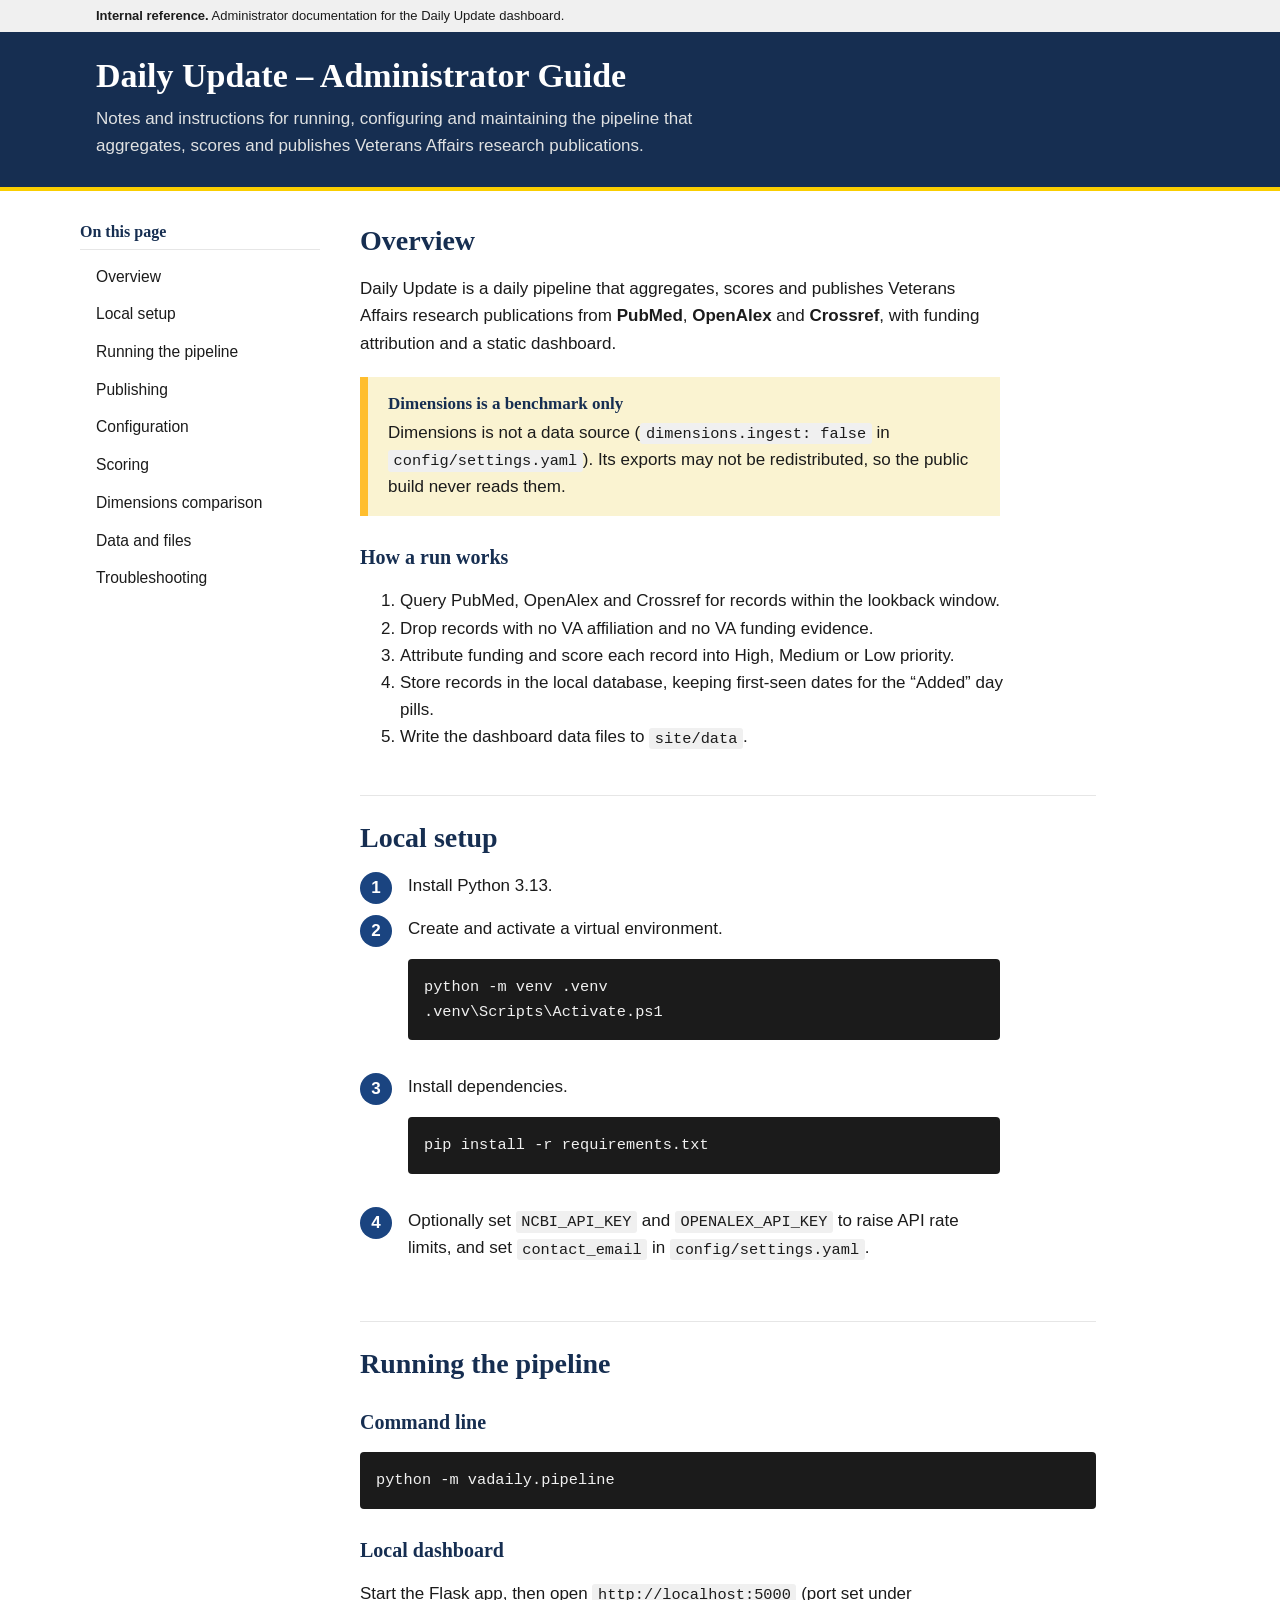
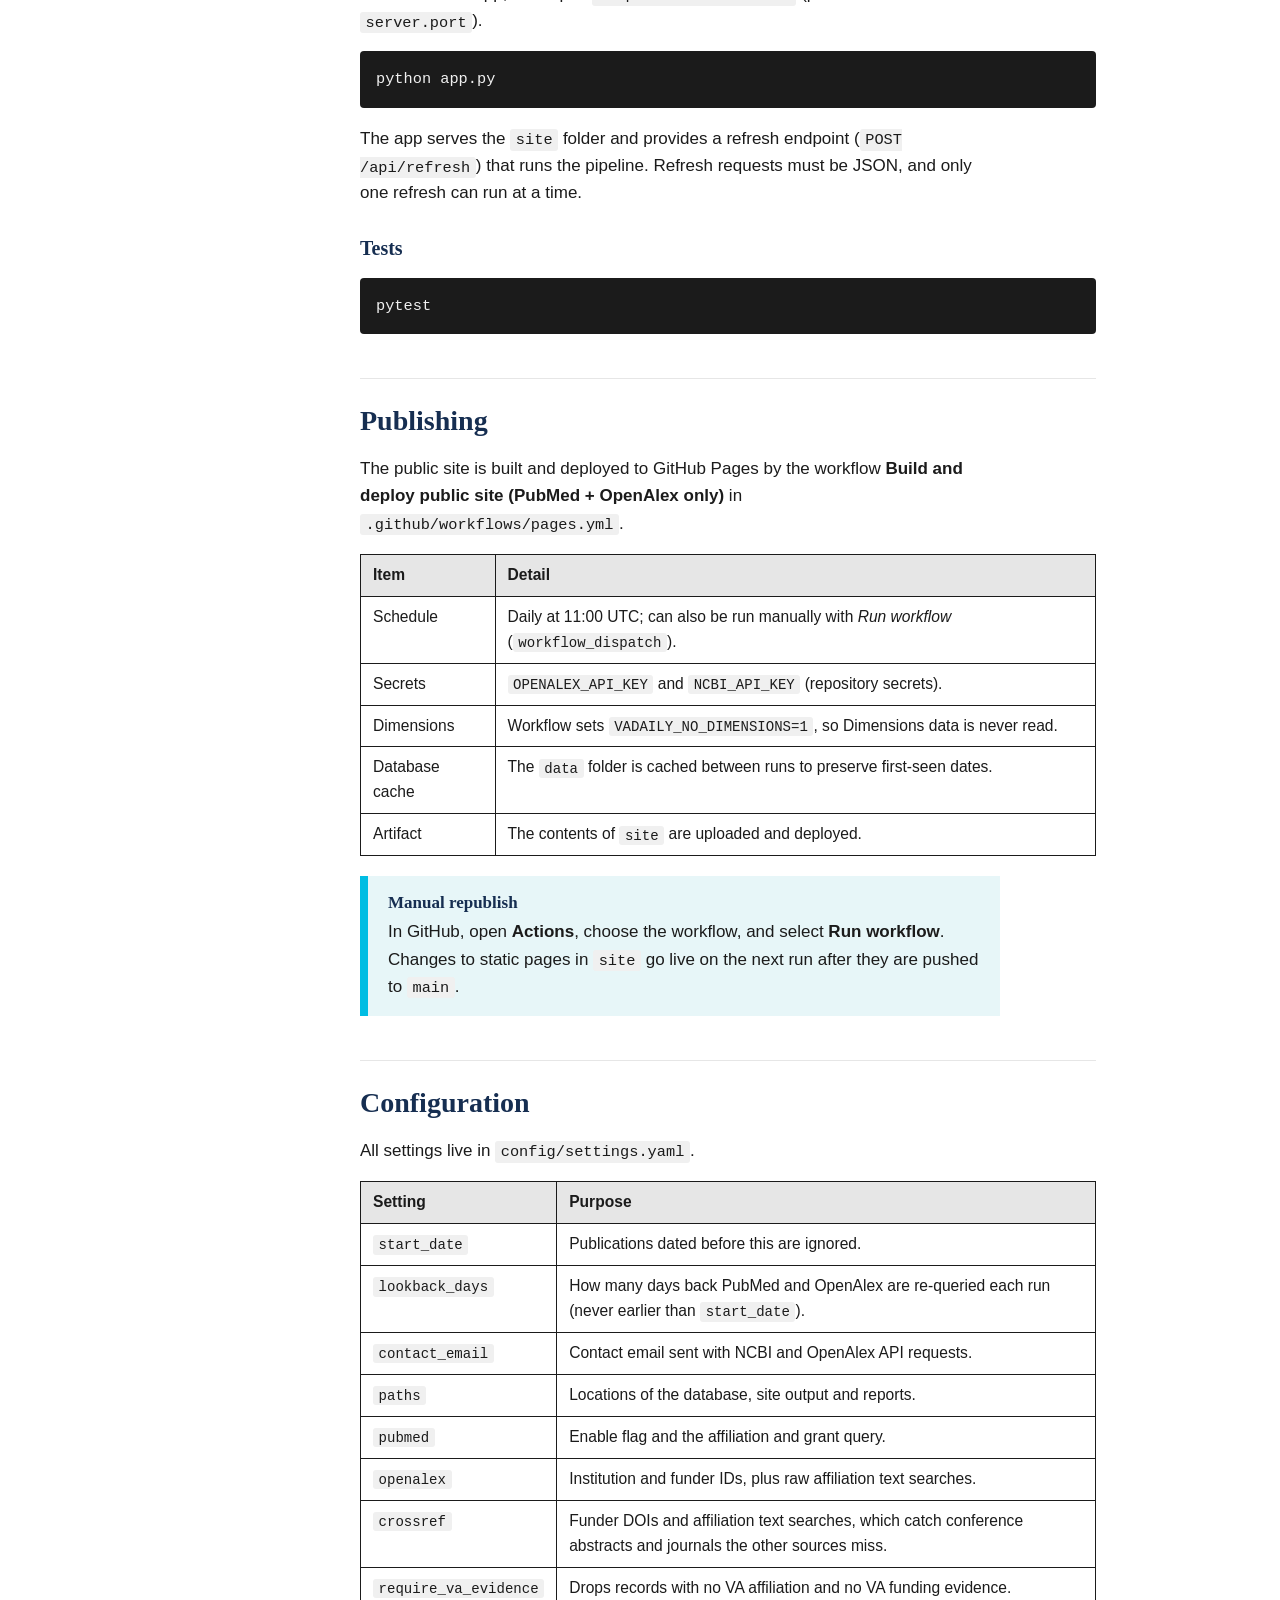
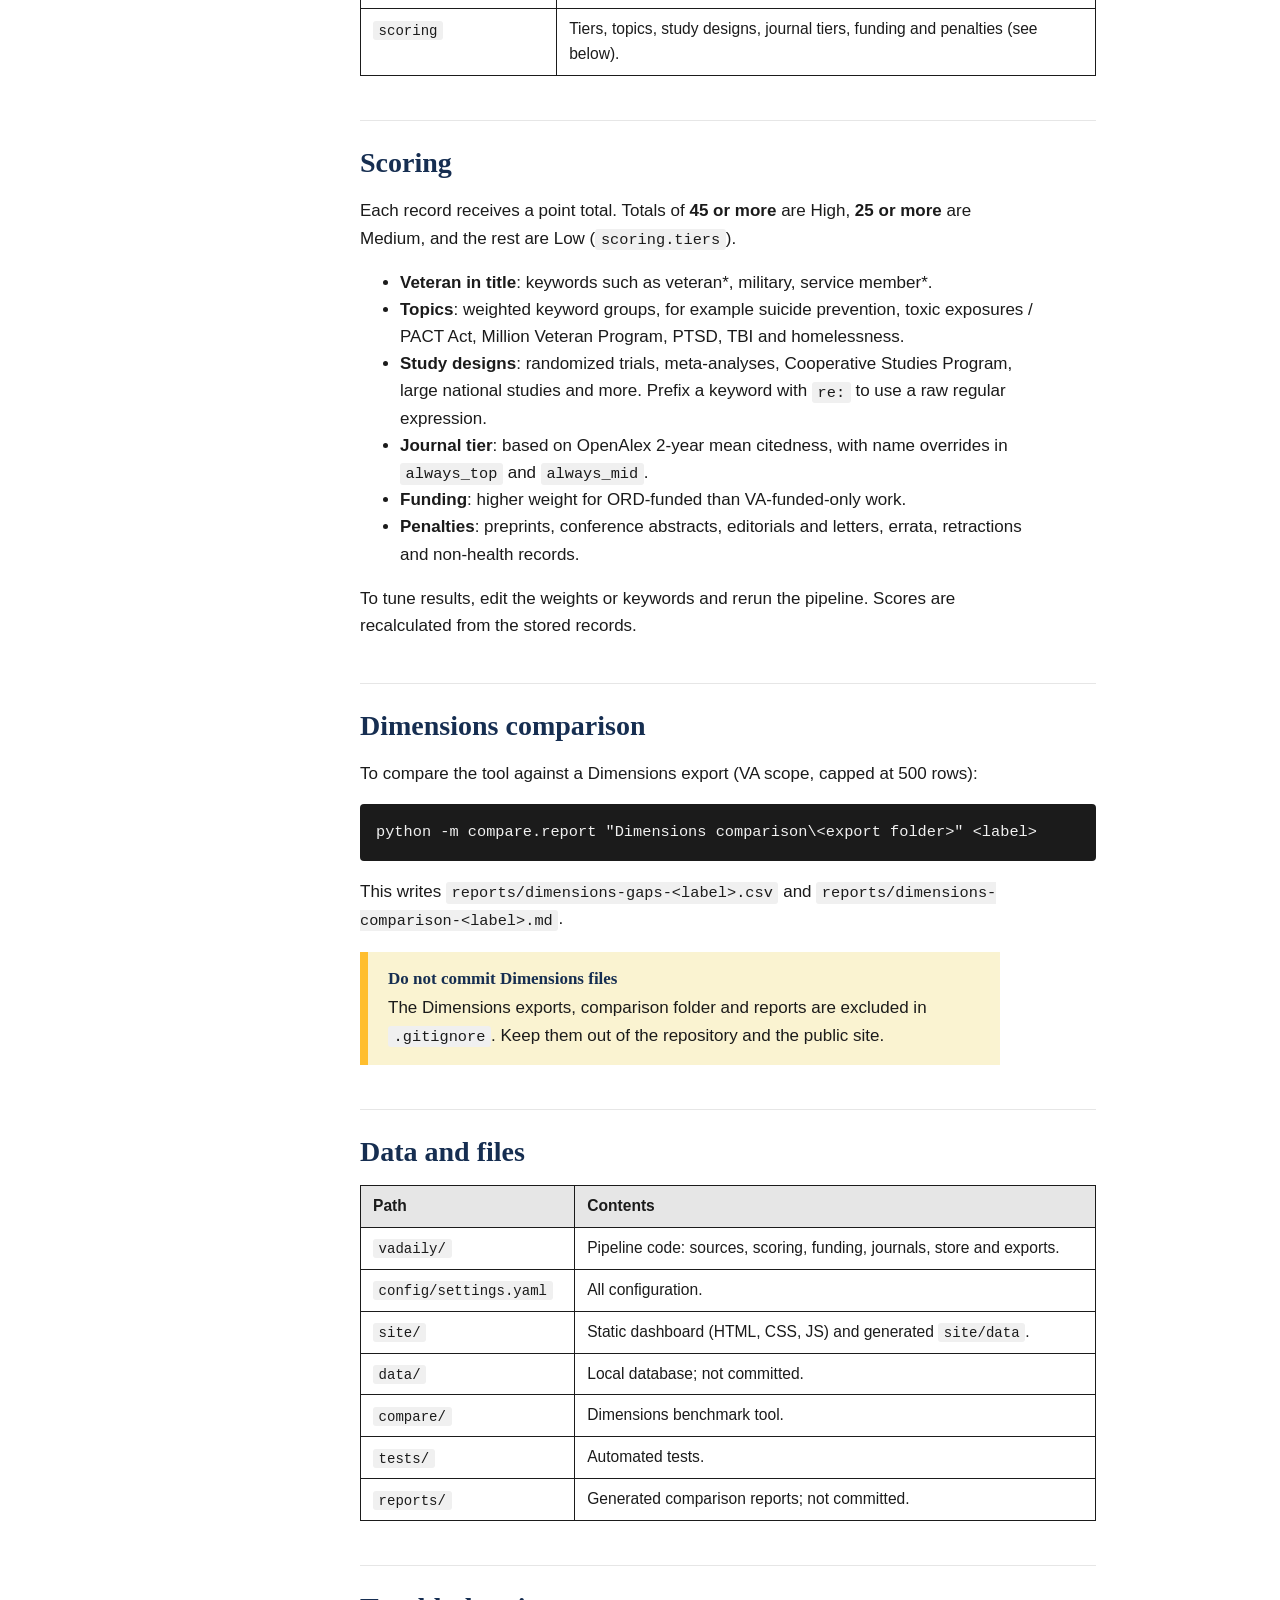
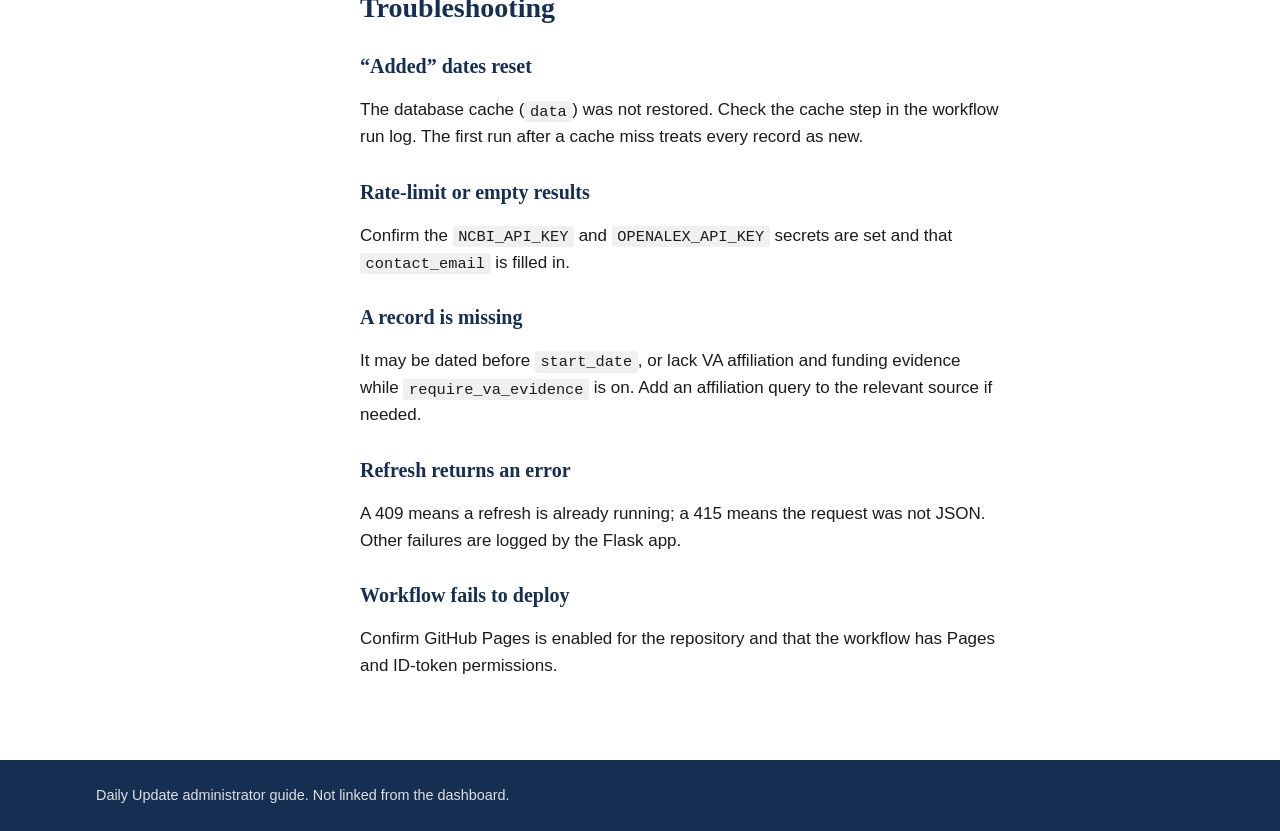
==== site/admin.html @ 8ea5342e "Add static admin guide page Co-authored-by: Copilot <223556219+Copilot@users.noreply.github.com>" ====
<!doctype html>
<html lang="en">
<head>
<meta charset="utf-8">
<meta name="viewport" content="width=device-width, initial-scale=1">
<meta name="robots" content="noindex, nofollow">
<title>Daily Update – Administrator Guide</title>
<style>
:root {
  --va-dark: #162e51;
  --va-blue: #005ea2;
  --va-blue-dark: #1a4480;
  --va-gold: #face00;
  --va-gray-5: #f0f0f0;
  --va-gray-10: #e6e6e6;
  --va-gray-30: #adadad;
  --va-gray-60: #565c65;
  --va-ink: #1b1b1b;
  --va-info: #e7f6f8;
  --va-info-bar: #00bde3;
  --va-warn: #faf3d1;
  --va-warn-bar: #ffbe2e;
}
* { box-sizing: border-box; }
html { scroll-behavior: smooth; scroll-padding-top: 1rem; }
body { margin: 0; font: 400 1.0625rem/1.6 "Source Sans Pro", "Source Sans 3", "Helvetica Neue", Helvetica, Arial, sans-serif; color: var(--va-ink); background: #fff; }
.banner { background: var(--va-gray-5); font-size: .8125rem; padding: .35rem 1rem; color: var(--va-ink); }
.banner b { font-weight: 700; }
header.site { background: var(--va-dark); color: #fff; padding: 1.5rem 1rem 1.75rem; border-bottom: 4px solid var(--va-gold); }
.wrap { max-width: 70rem; margin: 0 auto; padding: 0 1rem; }
header.site h1 { font: 700 2.125rem/1.2 Bitter, Georgia, "Times New Roman", serif; margin: 0 0 .5rem; }
header.site p { margin: 0; max-width: 42rem; color: #dfe1e2; }
.layout { display: grid; grid-template-columns: 15rem 1fr; gap: 2.5rem; padding: 2rem 0 4rem; }
nav.side { position: sticky; top: 1rem; align-self: start; font-size: .975rem; }
nav.side h2 { font: 700 1rem Bitter, Georgia, serif; margin: 0 0 .5rem; padding-bottom: .5rem; border-bottom: 1px solid var(--va-gray-10); }
nav.side ul { list-style: none; margin: 0; padding: 0; }
nav.side a { display: block; padding: .4rem .75rem; color: var(--va-ink); text-decoration: none; border-left: 4px solid transparent; }
nav.side a:hover { background: var(--va-gray-5); border-left-color: var(--va-blue); color: var(--va-blue); }
main { min-width: 0; max-width: 46rem; }
h2 { font: 700 1.75rem/1.25 Bitter, Georgia, serif; color: var(--va-dark); margin: 2.75rem 0 .75rem; padding-top: 1.5rem; border-top: 1px solid var(--va-gray-10); }
h2:first-child { margin-top: 0; border-top: 0; padding-top: 0; }
h3 { font: 700 1.25rem/1.3 Bitter, Georgia, serif; color: var(--va-dark); margin: 1.75rem 0 .5rem; }
p, li { max-width: 40rem; }
a { color: var(--va-blue); }
a:visited { color: #4c2c92; }
a:focus-visible, button:focus-visible { outline: 3px solid #2491ff; outline-offset: 2px; }
code { font: .9em Consolas, "Courier New", monospace; background: var(--va-gray-5); padding: .1rem .35rem; border-radius: 3px; }
pre { background: #1b1b1b; color: #f0f0f0; padding: 1rem; border-radius: 4px; overflow-x: auto; line-height: 1.45; }
pre code { background: none; padding: 0; color: inherit; }
.alert { padding: 1rem 1.25rem; margin: 1.25rem 0; border-left: 8px solid var(--va-info-bar); background: var(--va-info); max-width: 40rem; }
.alert.warn { border-left-color: var(--va-warn-bar); background: var(--va-warn); }
.alert h3 { margin: 0 0 .25rem; font-size: 1.0625rem; }
.alert p { margin: 0; }
table { border-collapse: collapse; width: 100%; margin: 1rem 0; font-size: .975rem; }
th, td { border: 1px solid var(--va-ink); padding: .5rem .75rem; text-align: left; vertical-align: top; }
th { background: var(--va-gray-10); }
.steps { counter-reset: s; list-style: none; padding: 0; }
.steps > li { counter-increment: s; position: relative; padding: 0 0 1rem 3rem; }
.steps > li::before { content: counter(s); position: absolute; left: 0; top: 0; width: 2rem; height: 2rem; border-radius: 50%; background: var(--va-blue-dark); color: #fff; font-weight: 700; text-align: center; line-height: 2rem; }
footer { background: var(--va-dark); color: #dfe1e2; padding: 1.5rem 0; font-size: .9rem; }
@media (max-width: 52rem) {
  .layout { grid-template-columns: 1fr; gap: 1rem; }
  nav.side { position: static; }
  header.site h1 { font-size: 1.75rem; }
}
</style>
</head>
<body>
<div class="banner"><div class="wrap"><b>Internal reference.</b> Administrator documentation for the Daily Update dashboard.</div></div>
<header class="site">
  <div class="wrap">
    <h1>Daily Update – Administrator Guide</h1>
    <p>Notes and instructions for running, configuring and maintaining the pipeline that aggregates, scores and publishes Veterans Affairs research publications.</p>
  </div>
</header>

<div class="wrap layout">
  <nav class="side" aria-label="On this page">
    <h2>On this page</h2>
    <ul>
      <li><a href="#overview">Overview</a></li>
      <li><a href="#setup">Local setup</a></li>
      <li><a href="#running">Running the pipeline</a></li>
      <li><a href="#publishing">Publishing</a></li>
      <li><a href="#config">Configuration</a></li>
      <li><a href="#scoring">Scoring</a></li>
      <li><a href="#compare">Dimensions comparison</a></li>
      <li><a href="#data">Data and files</a></li>
      <li><a href="#troubleshooting">Troubleshooting</a></li>
    </ul>
  </nav>

  <main id="main">
    <h2 id="overview">Overview</h2>
    <p>Daily Update is a daily pipeline that aggregates, scores and publishes Veterans Affairs research publications from <strong>PubMed</strong>, <strong>OpenAlex</strong> and <strong>Crossref</strong>, with funding attribution and a static dashboard.</p>
    <div class="alert warn">
      <h3>Dimensions is a benchmark only</h3>
      <p>Dimensions is not a data source (<code>dimensions.ingest: false</code> in <code>config/settings.yaml</code>). Its exports may not be redistributed, so the public build never reads them.</p>
    </div>
    <h3>How a run works</h3>
    <ol>
      <li>Query PubMed, OpenAlex and Crossref for records within the lookback window.</li>
      <li>Drop records with no VA affiliation and no VA funding evidence.</li>
      <li>Attribute funding and score each record into High, Medium or Low priority.</li>
      <li>Store records in the local database, keeping first-seen dates for the “Added” day pills.</li>
      <li>Write the dashboard data files to <code>site/data</code>.</li>
    </ol>

    <h2 id="setup">Local setup</h2>
    <ol class="steps">
      <li>Install Python 3.13.</li>
      <li>Create and activate a virtual environment.
<pre><code>python -m venv .venv
.venv\Scripts\Activate.ps1</code></pre></li>
      <li>Install dependencies.
<pre><code>pip install -r requirements.txt</code></pre></li>
      <li>Optionally set <code>NCBI_API_KEY</code> and <code>OPENALEX_API_KEY</code> to raise API rate limits, and set <code>contact_email</code> in <code>config/settings.yaml</code>.</li>
    </ol>

    <h2 id="running">Running the pipeline</h2>
    <h3>Command line</h3>
<pre><code>python -m vadaily.pipeline</code></pre>
    <h3>Local dashboard</h3>
    <p>Start the Flask app, then open <code>http://localhost:5000</code> (port set under <code>server.port</code>).</p>
<pre><code>python app.py</code></pre>
    <p>The app serves the <code>site</code> folder and provides a refresh endpoint (<code>POST /api/refresh</code>) that runs the pipeline. Refresh requests must be JSON, and only one refresh can run at a time.</p>
    <h3>Tests</h3>
<pre><code>pytest</code></pre>

    <h2 id="publishing">Publishing</h2>
    <p>The public site is built and deployed to GitHub Pages by the workflow <strong>Build and deploy public site (PubMed + OpenAlex only)</strong> in <code>.github/workflows/pages.yml</code>.</p>
    <table>
      <thead><tr><th scope="col">Item</th><th scope="col">Detail</th></tr></thead>
      <tbody>
        <tr><td>Schedule</td><td>Daily at 11:00 UTC; can also be run manually with <em>Run workflow</em> (<code>workflow_dispatch</code>).</td></tr>
        <tr><td>Secrets</td><td><code>OPENALEX_API_KEY</code> and <code>NCBI_API_KEY</code> (repository secrets).</td></tr>
        <tr><td>Dimensions</td><td>Workflow sets <code>VADAILY_NO_DIMENSIONS=1</code>, so Dimensions data is never read.</td></tr>
        <tr><td>Database cache</td><td>The <code>data</code> folder is cached between runs to preserve first-seen dates.</td></tr>
        <tr><td>Artifact</td><td>The contents of <code>site</code> are uploaded and deployed.</td></tr>
      </tbody>
    </table>
    <div class="alert">
      <h3>Manual republish</h3>
      <p>In GitHub, open <strong>Actions</strong>, choose the workflow, and select <strong>Run workflow</strong>. Changes to static pages in <code>site</code> go live on the next run after they are pushed to <code>main</code>.</p>
    </div>

    <h2 id="config">Configuration</h2>
    <p>All settings live in <code>config/settings.yaml</code>.</p>
    <table>
      <thead><tr><th scope="col">Setting</th><th scope="col">Purpose</th></tr></thead>
      <tbody>
        <tr><td><code>start_date</code></td><td>Publications dated before this are ignored.</td></tr>
        <tr><td><code>lookback_days</code></td><td>How many days back PubMed and OpenAlex are re-queried each run (never earlier than <code>start_date</code>).</td></tr>
        <tr><td><code>contact_email</code></td><td>Contact email sent with NCBI and OpenAlex API requests.</td></tr>
        <tr><td><code>paths</code></td><td>Locations of the database, site output and reports.</td></tr>
        <tr><td><code>pubmed</code></td><td>Enable flag and the affiliation and grant query.</td></tr>
        <tr><td><code>openalex</code></td><td>Institution and funder IDs, plus raw affiliation text searches.</td></tr>
        <tr><td><code>crossref</code></td><td>Funder DOIs and affiliation text searches, which catch conference abstracts and journals the other sources miss.</td></tr>
        <tr><td><code>require_va_evidence</code></td><td>Drops records with no VA affiliation and no VA funding evidence.</td></tr>
        <tr><td><code>scoring</code></td><td>Tiers, topics, study designs, journal tiers, funding and penalties (see below).</td></tr>
      </tbody>
    </table>

    <h2 id="scoring">Scoring</h2>
    <p>Each record receives a point total. Totals of <strong>45 or more</strong> are High, <strong>25 or more</strong> are Medium, and the rest are Low (<code>scoring.tiers</code>).</p>
    <ul>
      <li><strong>Veteran in title</strong>: keywords such as veteran*, military, service member*.</li>
      <li><strong>Topics</strong>: weighted keyword groups, for example suicide prevention, toxic exposures / PACT Act, Million Veteran Program, PTSD, TBI and homelessness.</li>
      <li><strong>Study designs</strong>: randomized trials, meta-analyses, Cooperative Studies Program, large national studies and more. Prefix a keyword with <code>re:</code> to use a raw regular expression.</li>
      <li><strong>Journal tier</strong>: based on OpenAlex 2-year mean citedness, with name overrides in <code>always_top</code> and <code>always_mid</code>.</li>
      <li><strong>Funding</strong>: higher weight for ORD-funded than VA-funded-only work.</li>
      <li><strong>Penalties</strong>: preprints, conference abstracts, editorials and letters, errata, retractions and non-health records.</li>
    </ul>
    <p>To tune results, edit the weights or keywords and rerun the pipeline. Scores are recalculated from the stored records.</p>

    <h2 id="compare">Dimensions comparison</h2>
    <p>To compare the tool against a Dimensions export (VA scope, capped at 500 rows):</p>
<pre><code>python -m compare.report "Dimensions comparison\&lt;export folder&gt;" &lt;label&gt;</code></pre>
    <p>This writes <code>reports/dimensions-gaps-&lt;label&gt;.csv</code> and <code>reports/dimensions-comparison-&lt;label&gt;.md</code>.</p>
    <div class="alert warn">
      <h3>Do not commit Dimensions files</h3>
      <p>The Dimensions exports, comparison folder and reports are excluded in <code>.gitignore</code>. Keep them out of the repository and the public site.</p>
    </div>

    <h2 id="data">Data and files</h2>
    <table>
      <thead><tr><th scope="col">Path</th><th scope="col">Contents</th></tr></thead>
      <tbody>
        <tr><td><code>vadaily/</code></td><td>Pipeline code: sources, scoring, funding, journals, store and exports.</td></tr>
        <tr><td><code>config/settings.yaml</code></td><td>All configuration.</td></tr>
        <tr><td><code>site/</code></td><td>Static dashboard (HTML, CSS, JS) and generated <code>site/data</code>.</td></tr>
        <tr><td><code>data/</code></td><td>Local database; not committed.</td></tr>
        <tr><td><code>compare/</code></td><td>Dimensions benchmark tool.</td></tr>
        <tr><td><code>tests/</code></td><td>Automated tests.</td></tr>
        <tr><td><code>reports/</code></td><td>Generated comparison reports; not committed.</td></tr>
      </tbody>
    </table>

    <h2 id="troubleshooting">Troubleshooting</h2>
    <h3>“Added” dates reset</h3>
    <p>The database cache (<code>data</code>) was not restored. Check the cache step in the workflow run log. The first run after a cache miss treats every record as new.</p>
    <h3>Rate-limit or empty results</h3>
    <p>Confirm the <code>NCBI_API_KEY</code> and <code>OPENALEX_API_KEY</code> secrets are set and that <code>contact_email</code> is filled in.</p>
    <h3>A record is missing</h3>
    <p>It may be dated before <code>start_date</code>, or lack VA affiliation and funding evidence while <code>require_va_evidence</code> is on. Add an affiliation query to the relevant source if needed.</p>
    <h3>Refresh returns an error</h3>
    <p>A 409 means a refresh is already running; a 415 means the request was not JSON. Other failures are logged by the Flask app.</p>
    <h3>Workflow fails to deploy</h3>
    <p>Confirm GitHub Pages is enabled for the repository and that the workflow has Pages and ID-token permissions.</p>
  </main>
</div>

<footer>
  <div class="wrap">Daily Update administrator guide. Not linked from the dashboard.</div>
</footer>
</body>
</html>
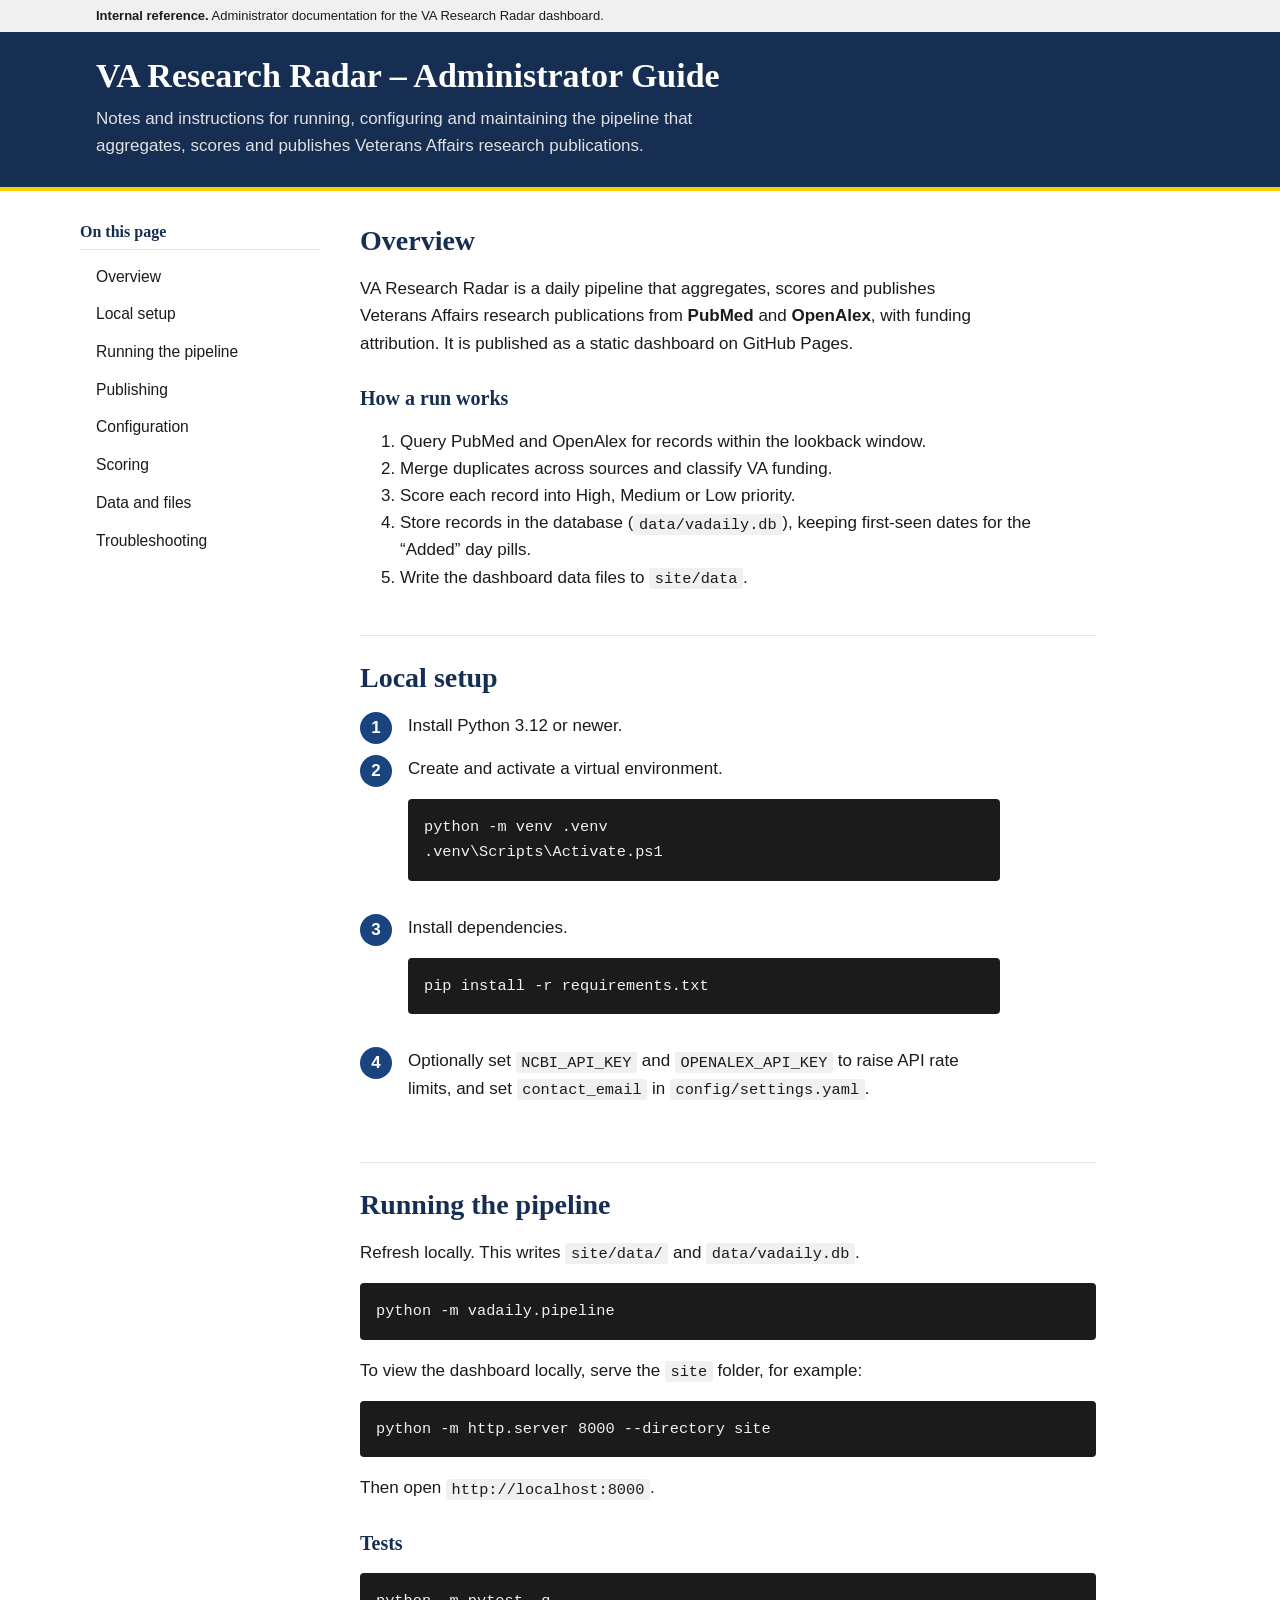
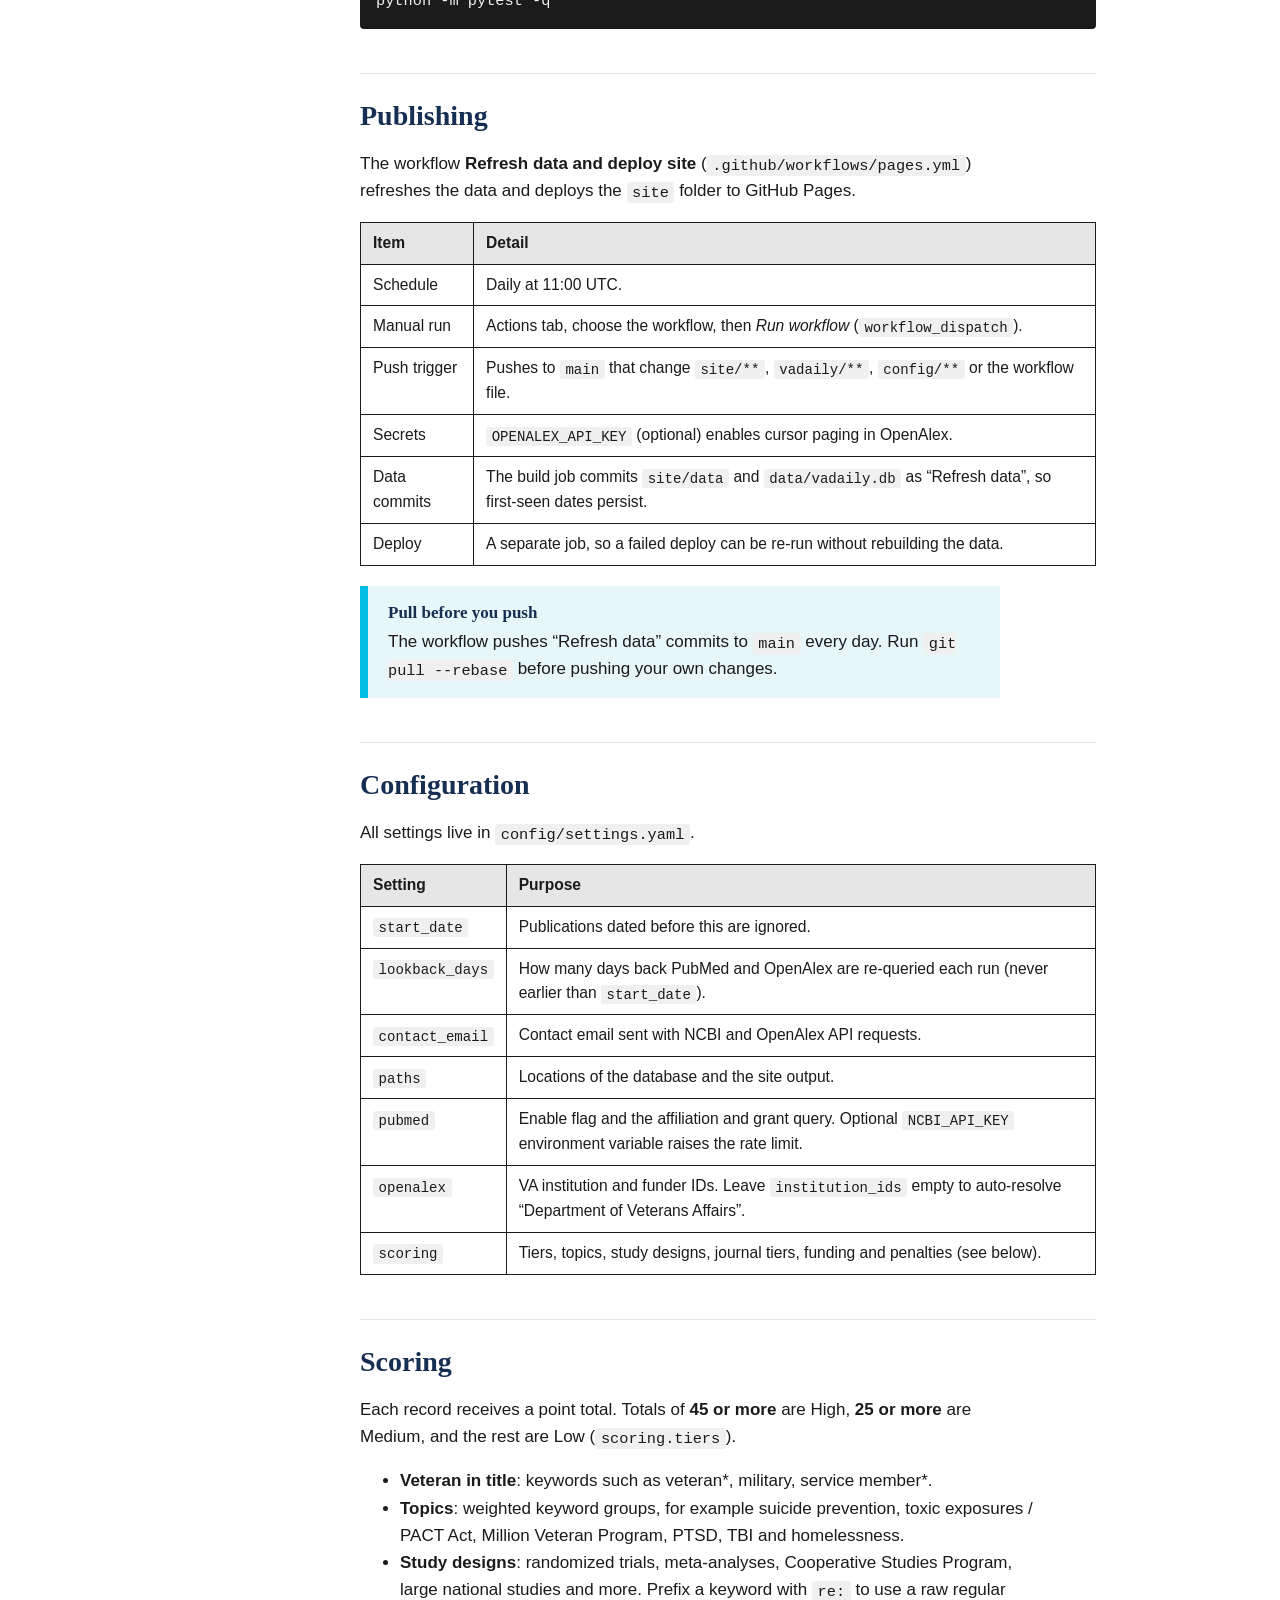
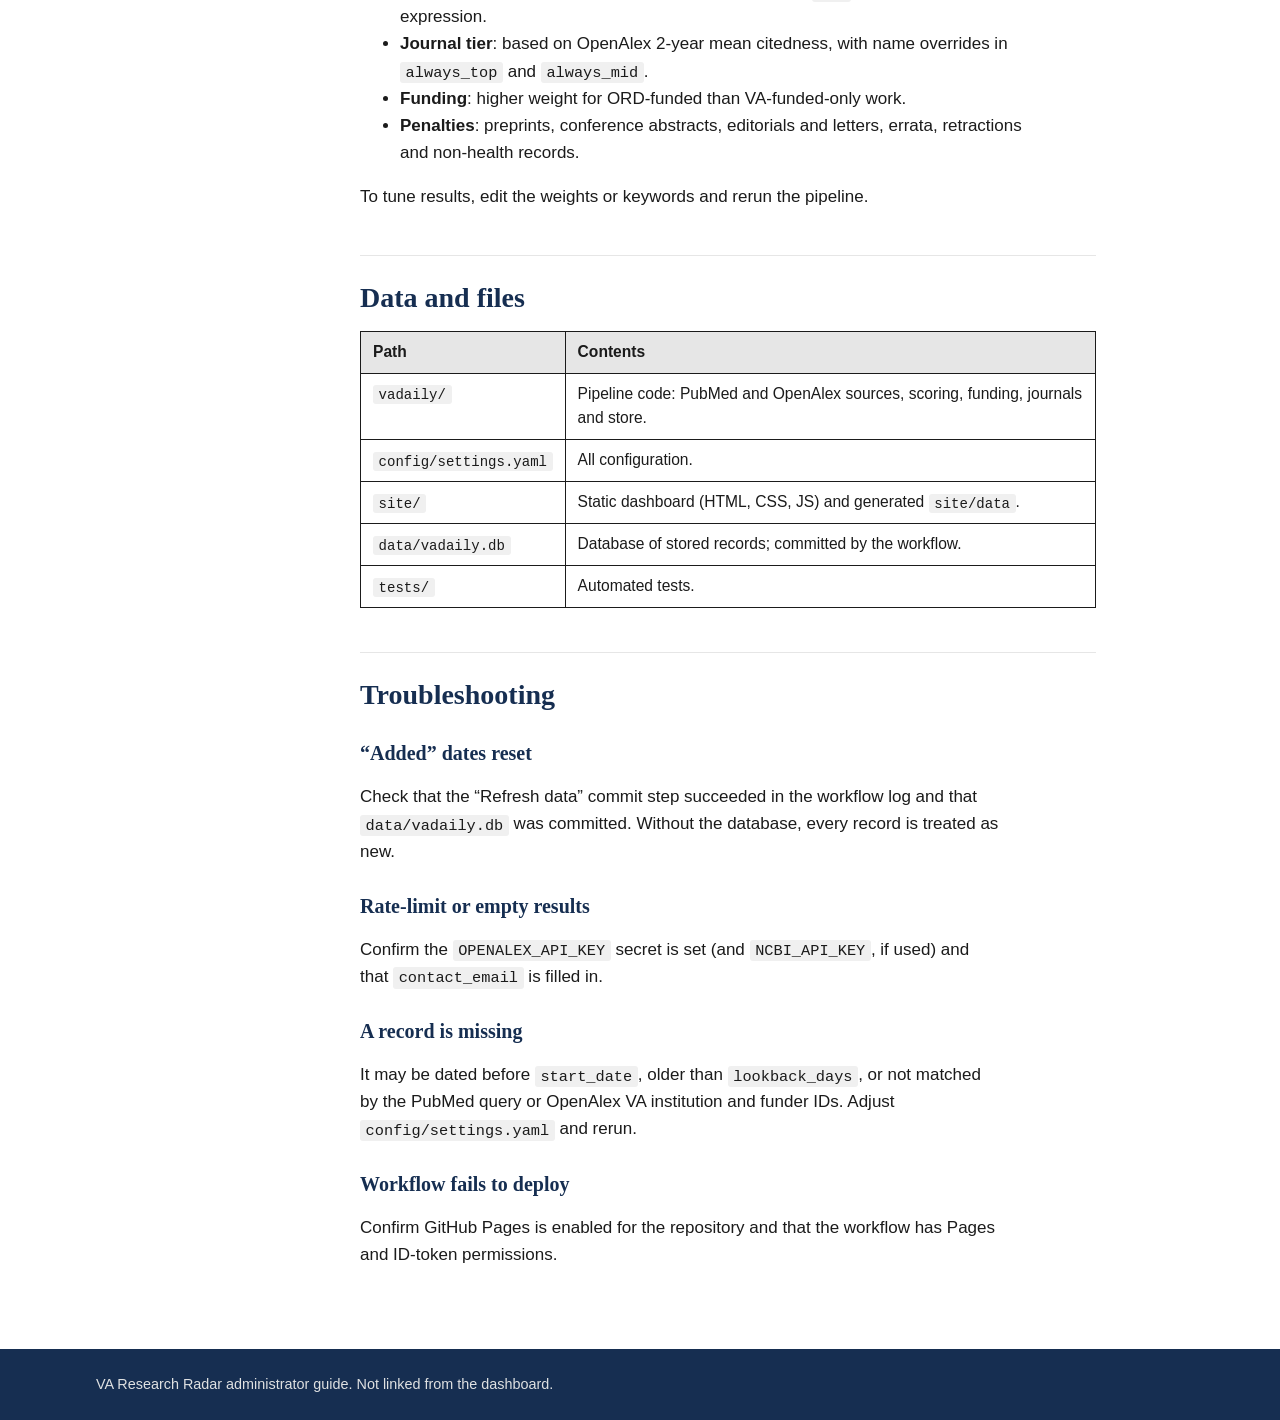
==== commit d6696988: "Add static admin guide page Co-authored-by: Copilot <223556219+Copilot@users.noreply.github.com>" ====
--- a/site/admin.html
+++ b/site/admin.html
@@ -4,7 +4,7 @@
 <meta charset="utf-8">
 <meta name="viewport" content="width=device-width, initial-scale=1">
 <meta name="robots" content="noindex, nofollow">
-<title>Daily Update – Administrator Guide</title>
+<title>VA Research Radar – Administrator Guide</title>
 <style>
 :root {
   --va-dark: #162e51;
@@ -66,10 +66,10 @@
 </style>
 </head>
 <body>
-<div class="banner"><div class="wrap"><b>Internal reference.</b> Administrator documentation for the Daily Update dashboard.</div></div>
+<div class="banner"><div class="wrap"><b>Internal reference.</b> Administrator documentation for the VA Research Radar dashboard.</div></div>
 <header class="site">
   <div class="wrap">
-    <h1>Daily Update – Administrator Guide</h1>
+    <h1>VA Research Radar – Administrator Guide</h1>
     <p>Notes and instructions for running, configuring and maintaining the pipeline that aggregates, scores and publishes Veterans Affairs research publications.</p>
   </div>
 </header>
@@ -84,7 +84,6 @@
       <li><a href="#publishing">Publishing</a></li>
       <li><a href="#config">Configuration</a></li>
       <li><a href="#scoring">Scoring</a></li>
-      <li><a href="#compare">Dimensions comparison</a></li>
       <li><a href="#data">Data and files</a></li>
       <li><a href="#troubleshooting">Troubleshooting</a></li>
     </ul>
@@ -92,23 +91,19 @@
 
   <main id="main">
     <h2 id="overview">Overview</h2>
-    <p>Daily Update is a daily pipeline that aggregates, scores and publishes Veterans Affairs research publications from <strong>PubMed</strong>, <strong>OpenAlex</strong> and <strong>Crossref</strong>, with funding attribution and a static dashboard.</p>
-    <div class="alert warn">
-      <h3>Dimensions is a benchmark only</h3>
-      <p>Dimensions is not a data source (<code>dimensions.ingest: false</code> in <code>config/settings.yaml</code>). Its exports may not be redistributed, so the public build never reads them.</p>
-    </div>
+    <p>VA Research Radar is a daily pipeline that aggregates, scores and publishes Veterans Affairs research publications from <strong>PubMed</strong> and <strong>OpenAlex</strong>, with funding attribution. It is published as a static dashboard on GitHub Pages.</p>
     <h3>How a run works</h3>
     <ol>
-      <li>Query PubMed, OpenAlex and Crossref for records within the lookback window.</li>
-      <li>Drop records with no VA affiliation and no VA funding evidence.</li>
-      <li>Attribute funding and score each record into High, Medium or Low priority.</li>
-      <li>Store records in the local database, keeping first-seen dates for the “Added” day pills.</li>
+      <li>Query PubMed and OpenAlex for records within the lookback window.</li>
+      <li>Merge duplicates across sources and classify VA funding.</li>
+      <li>Score each record into High, Medium or Low priority.</li>
+      <li>Store records in the database (<code>data/vadaily.db</code>), keeping first-seen dates for the “Added” day pills.</li>
       <li>Write the dashboard data files to <code>site/data</code>.</li>
     </ol>
 
     <h2 id="setup">Local setup</h2>
     <ol class="steps">
-      <li>Install Python 3.13.</li>
+      <li>Install Python 3.12 or newer.</li>
       <li>Create and activate a virtual environment.
 <pre><code>python -m venv .venv
 .venv\Scripts\Activate.ps1</code></pre></li>
@@ -118,30 +113,30 @@
     </ol>
 
     <h2 id="running">Running the pipeline</h2>
-    <h3>Command line</h3>
+    <p>Refresh locally. This writes <code>site/data/</code> and <code>data/vadaily.db</code>.</p>
 <pre><code>python -m vadaily.pipeline</code></pre>
-    <h3>Local dashboard</h3>
-    <p>Start the Flask app, then open <code>http://localhost:5000</code> (port set under <code>server.port</code>).</p>
-<pre><code>python app.py</code></pre>
-    <p>The app serves the <code>site</code> folder and provides a refresh endpoint (<code>POST /api/refresh</code>) that runs the pipeline. Refresh requests must be JSON, and only one refresh can run at a time.</p>
+    <p>To view the dashboard locally, serve the <code>site</code> folder, for example:</p>
+<pre><code>python -m http.server 8000 --directory site</code></pre>
+    <p>Then open <code>http://localhost:8000</code>.</p>
     <h3>Tests</h3>
-<pre><code>pytest</code></pre>
+<pre><code>python -m pytest -q</code></pre>
 
     <h2 id="publishing">Publishing</h2>
-    <p>The public site is built and deployed to GitHub Pages by the workflow <strong>Build and deploy public site (PubMed + OpenAlex only)</strong> in <code>.github/workflows/pages.yml</code>.</p>
+    <p>The workflow <strong>Refresh data and deploy site</strong> (<code>.github/workflows/pages.yml</code>) refreshes the data and deploys the <code>site</code> folder to GitHub Pages.</p>
     <table>
       <thead><tr><th scope="col">Item</th><th scope="col">Detail</th></tr></thead>
       <tbody>
-        <tr><td>Schedule</td><td>Daily at 11:00 UTC; can also be run manually with <em>Run workflow</em> (<code>workflow_dispatch</code>).</td></tr>
-        <tr><td>Secrets</td><td><code>OPENALEX_API_KEY</code> and <code>NCBI_API_KEY</code> (repository secrets).</td></tr>
-        <tr><td>Dimensions</td><td>Workflow sets <code>VADAILY_NO_DIMENSIONS=1</code>, so Dimensions data is never read.</td></tr>
-        <tr><td>Database cache</td><td>The <code>data</code> folder is cached between runs to preserve first-seen dates.</td></tr>
-        <tr><td>Artifact</td><td>The contents of <code>site</code> are uploaded and deployed.</td></tr>
+        <tr><td>Schedule</td><td>Daily at 11:00 UTC.</td></tr>
+        <tr><td>Manual run</td><td>Actions tab, choose the workflow, then <em>Run workflow</em> (<code>workflow_dispatch</code>).</td></tr>
+        <tr><td>Push trigger</td><td>Pushes to <code>main</code> that change <code>site/**</code>, <code>vadaily/**</code>, <code>config/**</code> or the workflow file.</td></tr>
+        <tr><td>Secrets</td><td><code>OPENALEX_API_KEY</code> (optional) enables cursor paging in OpenAlex.</td></tr>
+        <tr><td>Data commits</td><td>The build job commits <code>site/data</code> and <code>data/vadaily.db</code> as “Refresh data”, so first-seen dates persist.</td></tr>
+        <tr><td>Deploy</td><td>A separate job, so a failed deploy can be re-run without rebuilding the data.</td></tr>
       </tbody>
     </table>
     <div class="alert">
-      <h3>Manual republish</h3>
-      <p>In GitHub, open <strong>Actions</strong>, choose the workflow, and select <strong>Run workflow</strong>. Changes to static pages in <code>site</code> go live on the next run after they are pushed to <code>main</code>.</p>
+      <h3>Pull before you push</h3>
+      <p>The workflow pushes “Refresh data” commits to <code>main</code> every day. Run <code>git pull --rebase</code> before pushing your own changes.</p>
     </div>
 
     <h2 id="config">Configuration</h2>
@@ -152,11 +147,9 @@
         <tr><td><code>start_date</code></td><td>Publications dated before this are ignored.</td></tr>
         <tr><td><code>lookback_days</code></td><td>How many days back PubMed and OpenAlex are re-queried each run (never earlier than <code>start_date</code>).</td></tr>
         <tr><td><code>contact_email</code></td><td>Contact email sent with NCBI and OpenAlex API requests.</td></tr>
-        <tr><td><code>paths</code></td><td>Locations of the database, site output and reports.</td></tr>
-        <tr><td><code>pubmed</code></td><td>Enable flag and the affiliation and grant query.</td></tr>
-        <tr><td><code>openalex</code></td><td>Institution and funder IDs, plus raw affiliation text searches.</td></tr>
-        <tr><td><code>crossref</code></td><td>Funder DOIs and affiliation text searches, which catch conference abstracts and journals the other sources miss.</td></tr>
-        <tr><td><code>require_va_evidence</code></td><td>Drops records with no VA affiliation and no VA funding evidence.</td></tr>
+        <tr><td><code>paths</code></td><td>Locations of the database and the site output.</td></tr>
+        <tr><td><code>pubmed</code></td><td>Enable flag and the affiliation and grant query. Optional <code>NCBI_API_KEY</code> environment variable raises the rate limit.</td></tr>
+        <tr><td><code>openalex</code></td><td>VA institution and funder IDs. Leave <code>institution_ids</code> empty to auto-resolve “Department of Veterans Affairs”.</td></tr>
         <tr><td><code>scoring</code></td><td>Tiers, topics, study designs, journal tiers, funding and penalties (see below).</td></tr>
       </tbody>
     </table>
@@ -171,47 +164,34 @@
       <li><strong>Funding</strong>: higher weight for ORD-funded than VA-funded-only work.</li>
       <li><strong>Penalties</strong>: preprints, conference abstracts, editorials and letters, errata, retractions and non-health records.</li>
     </ul>
-    <p>To tune results, edit the weights or keywords and rerun the pipeline. Scores are recalculated from the stored records.</p>
-
-    <h2 id="compare">Dimensions comparison</h2>
-    <p>To compare the tool against a Dimensions export (VA scope, capped at 500 rows):</p>
-<pre><code>python -m compare.report "Dimensions comparison\&lt;export folder&gt;" &lt;label&gt;</code></pre>
-    <p>This writes <code>reports/dimensions-gaps-&lt;label&gt;.csv</code> and <code>reports/dimensions-comparison-&lt;label&gt;.md</code>.</p>
-    <div class="alert warn">
-      <h3>Do not commit Dimensions files</h3>
-      <p>The Dimensions exports, comparison folder and reports are excluded in <code>.gitignore</code>. Keep them out of the repository and the public site.</p>
-    </div>
+    <p>To tune results, edit the weights or keywords and rerun the pipeline.</p>
 
     <h2 id="data">Data and files</h2>
     <table>
       <thead><tr><th scope="col">Path</th><th scope="col">Contents</th></tr></thead>
       <tbody>
-        <tr><td><code>vadaily/</code></td><td>Pipeline code: sources, scoring, funding, journals, store and exports.</td></tr>
+        <tr><td><code>vadaily/</code></td><td>Pipeline code: PubMed and OpenAlex sources, scoring, funding, journals and store.</td></tr>
         <tr><td><code>config/settings.yaml</code></td><td>All configuration.</td></tr>
         <tr><td><code>site/</code></td><td>Static dashboard (HTML, CSS, JS) and generated <code>site/data</code>.</td></tr>
-        <tr><td><code>data/</code></td><td>Local database; not committed.</td></tr>
-        <tr><td><code>compare/</code></td><td>Dimensions benchmark tool.</td></tr>
+        <tr><td><code>data/vadaily.db</code></td><td>Database of stored records; committed by the workflow.</td></tr>
         <tr><td><code>tests/</code></td><td>Automated tests.</td></tr>
-        <tr><td><code>reports/</code></td><td>Generated comparison reports; not committed.</td></tr>
       </tbody>
     </table>
 
     <h2 id="troubleshooting">Troubleshooting</h2>
     <h3>“Added” dates reset</h3>
-    <p>The database cache (<code>data</code>) was not restored. Check the cache step in the workflow run log. The first run after a cache miss treats every record as new.</p>
+    <p>Check that the “Refresh data” commit step succeeded in the workflow log and that <code>data/vadaily.db</code> was committed. Without the database, every record is treated as new.</p>
     <h3>Rate-limit or empty results</h3>
-    <p>Confirm the <code>NCBI_API_KEY</code> and <code>OPENALEX_API_KEY</code> secrets are set and that <code>contact_email</code> is filled in.</p>
+    <p>Confirm the <code>OPENALEX_API_KEY</code> secret is set (and <code>NCBI_API_KEY</code>, if used) and that <code>contact_email</code> is filled in.</p>
     <h3>A record is missing</h3>
-    <p>It may be dated before <code>start_date</code>, or lack VA affiliation and funding evidence while <code>require_va_evidence</code> is on. Add an affiliation query to the relevant source if needed.</p>
-    <h3>Refresh returns an error</h3>
-    <p>A 409 means a refresh is already running; a 415 means the request was not JSON. Other failures are logged by the Flask app.</p>
+    <p>It may be dated before <code>start_date</code>, older than <code>lookback_days</code>, or not matched by the PubMed query or OpenAlex VA institution and funder IDs. Adjust <code>config/settings.yaml</code> and rerun.</p>
     <h3>Workflow fails to deploy</h3>
     <p>Confirm GitHub Pages is enabled for the repository and that the workflow has Pages and ID-token permissions.</p>
   </main>
 </div>
 
 <footer>
-  <div class="wrap">Daily Update administrator guide. Not linked from the dashboard.</div>
+  <div class="wrap">VA Research Radar administrator guide. Not linked from the dashboard.</div>
 </footer>
 </body>
 </html>
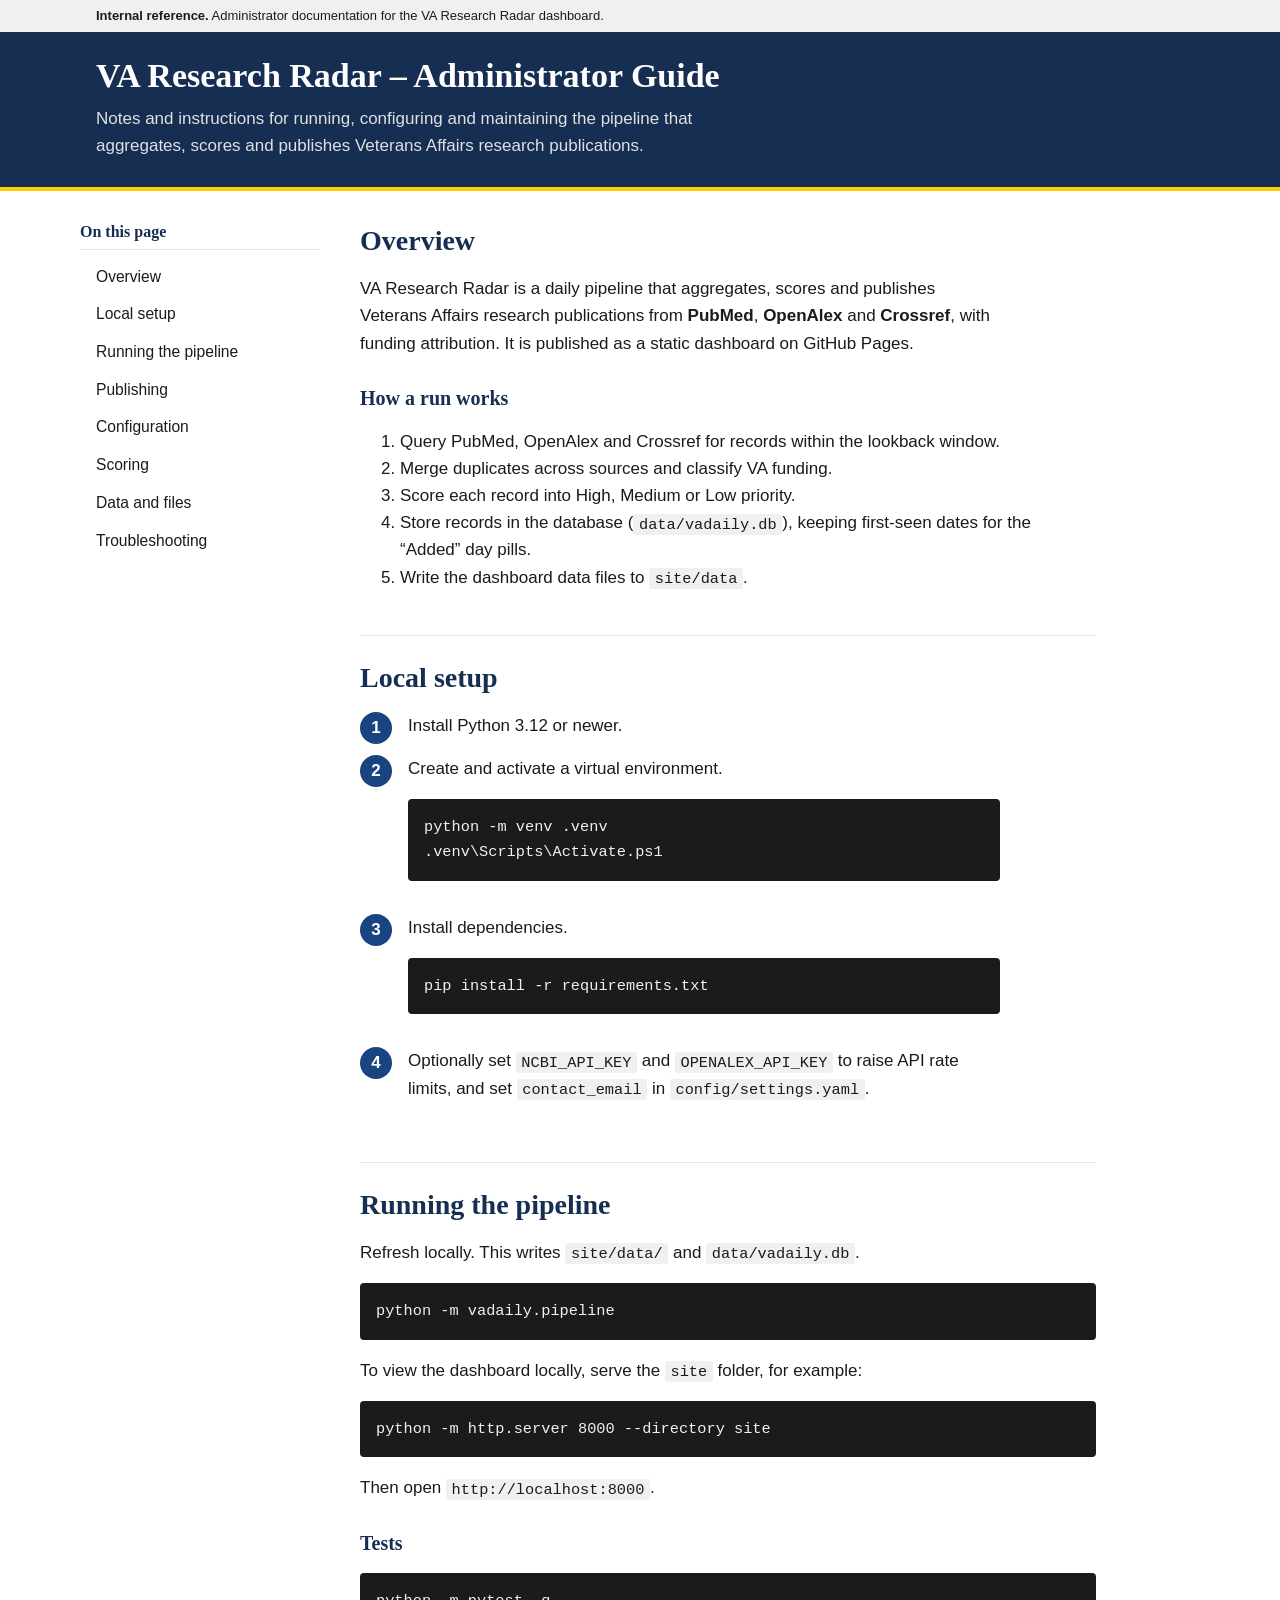
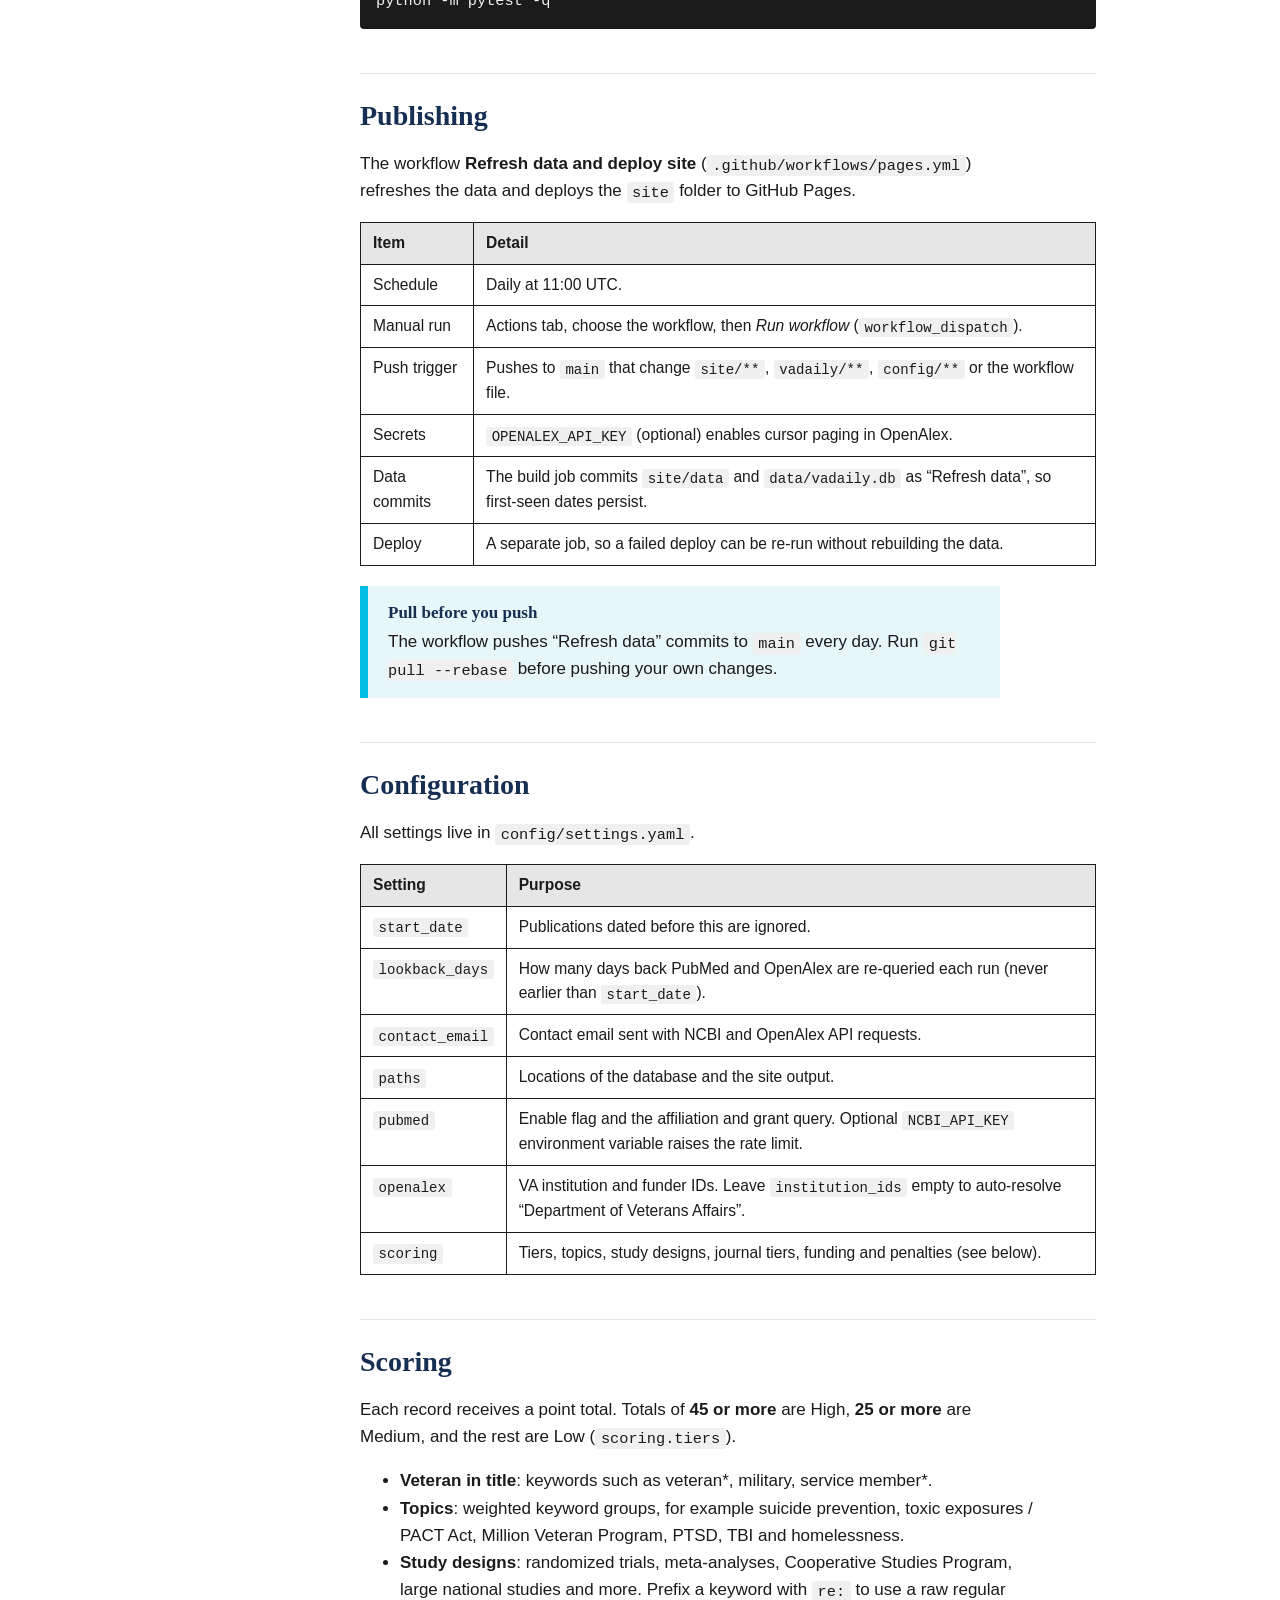
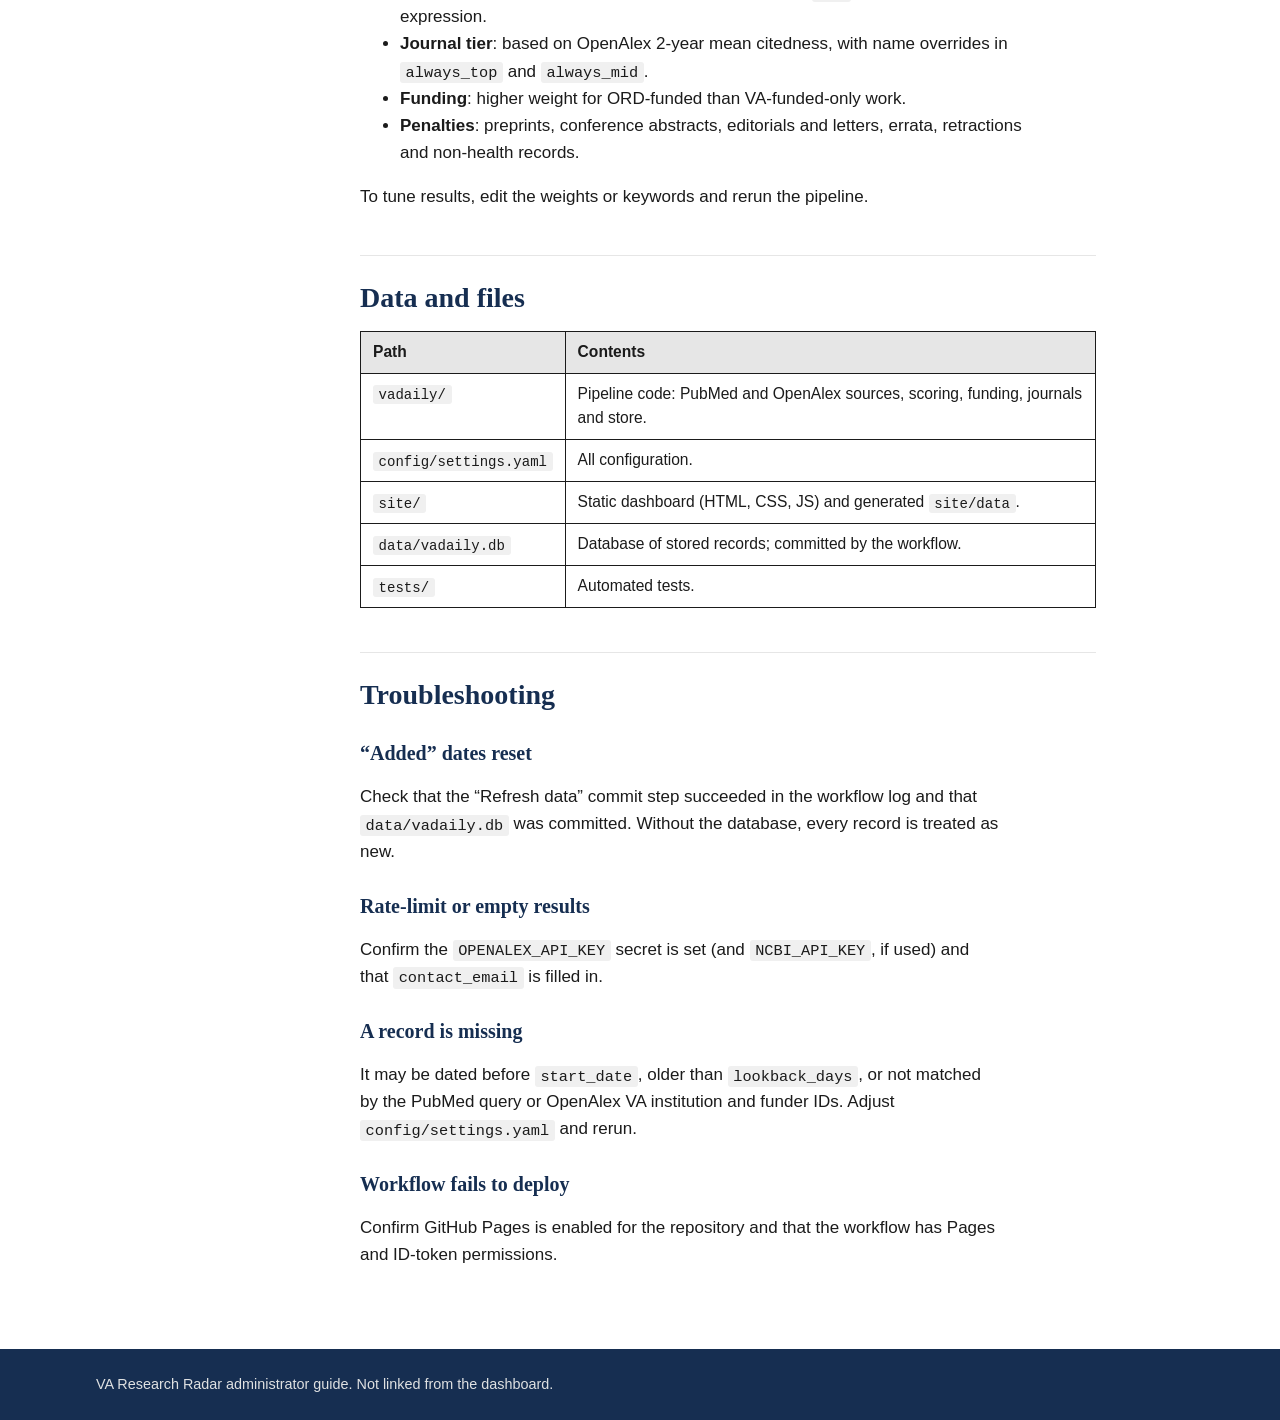
==== commit 58c1787f: "Add Crossref source and Dimensions compare tool to Radar Merges the Crossref/compare work into the R" ====
--- a/site/admin.html
+++ b/site/admin.html
@@ -91,10 +91,10 @@
 
   <main id="main">
     <h2 id="overview">Overview</h2>
-    <p>VA Research Radar is a daily pipeline that aggregates, scores and publishes Veterans Affairs research publications from <strong>PubMed</strong> and <strong>OpenAlex</strong>, with funding attribution. It is published as a static dashboard on GitHub Pages.</p>
+    <p>VA Research Radar is a daily pipeline that aggregates, scores and publishes Veterans Affairs research publications from <strong>PubMed</strong>, <strong>OpenAlex</strong> and <strong>Crossref</strong>, with funding attribution. It is published as a static dashboard on GitHub Pages.</p>
     <h3>How a run works</h3>
     <ol>
-      <li>Query PubMed and OpenAlex for records within the lookback window.</li>
+      <li>Query PubMed, OpenAlex and Crossref for records within the lookback window.</li>
       <li>Merge duplicates across sources and classify VA funding.</li>
       <li>Score each record into High, Medium or Low priority.</li>
       <li>Store records in the database (<code>data/vadaily.db</code>), keeping first-seen dates for the “Added” day pills.</li>
